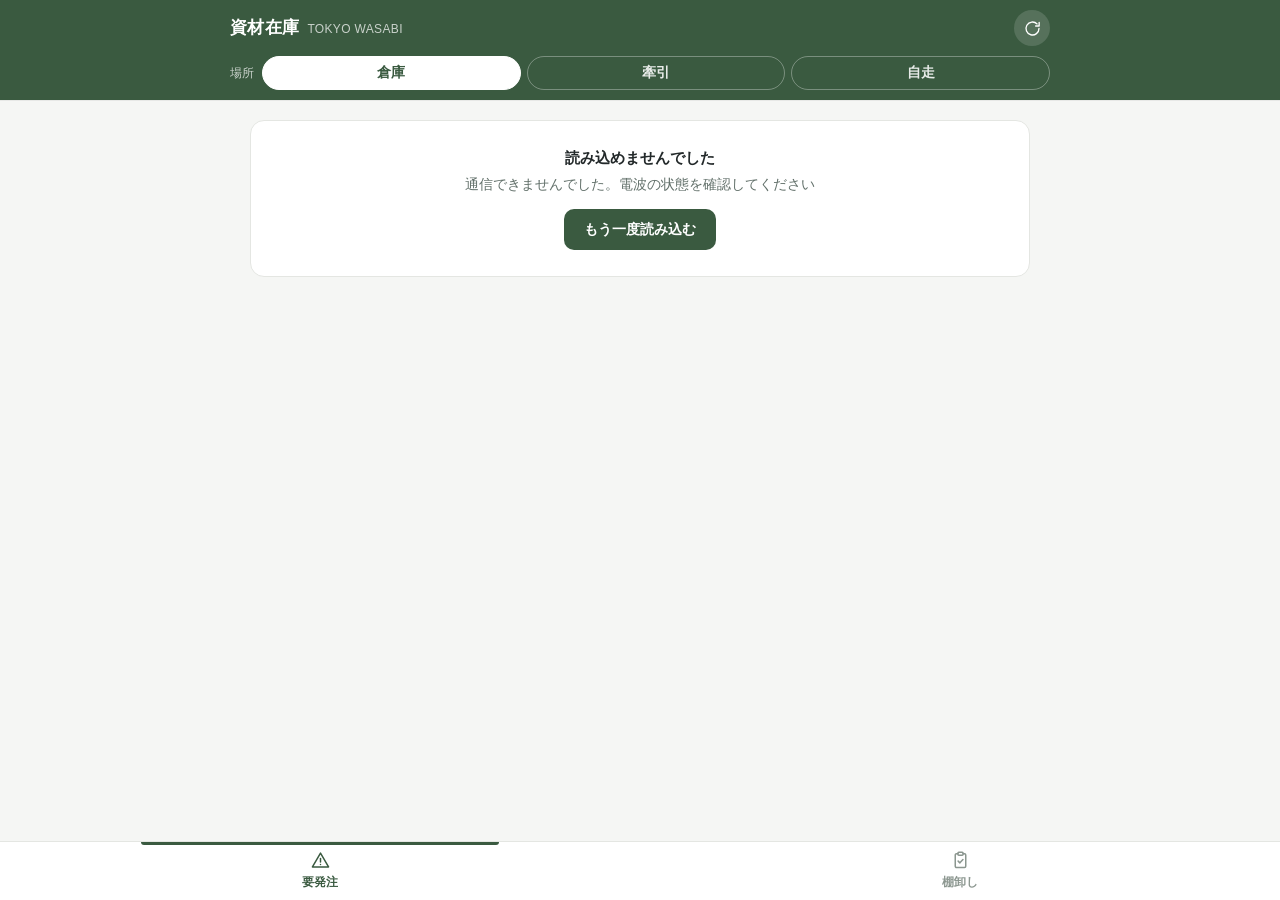
==== index.html @ 214dae70 "資材在庫アプリのフロントエンドを追加 GAS のウェブアプリとして動かしていた画面を GitHub Pages に移し、 GAS は JSON API として裏に回す構成にした。  - index.h" ====
<!DOCTYPE html>
<html lang="ja">
<head>
<meta charset="utf-8">
<meta name="viewport" content="width=device-width, initial-scale=1, viewport-fit=cover">
<title>資材在庫 | TOKYO WASABI</title>
<meta name="description" content="わさび食堂の資材在庫管理">
<meta name="theme-color" content="#3a5a40">
<meta name="format-detection" content="telephone=no">
<meta name="robots" content="noindex, nofollow">

<link rel="manifest" href="manifest.webmanifest">
<link rel="icon" href="icons/icon-192.png" sizes="192x192">
<link rel="apple-touch-icon" href="icons/icon-180.png">
<meta name="apple-mobile-web-app-capable" content="yes">
<meta name="apple-mobile-web-app-title" content="資材在庫">
<meta name="apple-mobile-web-app-status-bar-style" content="black-translucent">

<link rel="stylesheet" href="style.css">
</head>
<body>

<header class="app-head" id="head">
  <div class="head-top">
    <h1>資材在庫<span class="head-sub">TOKYO WASABI</span></h1>
    <button type="button" class="icon-btn" id="reload" aria-label="最新の状態に読み込み直す"></button>
  </div>
  <div class="loc-bar" id="locbar"></div>
</header>

<main id="list"></main>

<nav class="tabbar" id="tabbar" role="tablist" aria-label="表示の切り替え"></nav>

<script src="common.js"></script>
<script src="app.js"></script>
</body>
</html>
---- style.css ----
/* ===== TOKYO WASABI 資材在庫 ===== */

:root {
  --green: #3a5a40;
  --green-l: #e8efe9;
  --warn: #c47f16;
  --danger: #b23b34;
  --bg: #f5f6f4;
  --line: #e4e6e2;

  /* 上の変数から派生させた色 */
  --green-d: #2b4430;
  --warn-l: #fbf1de;
  --danger-l: #f8eae9;
  --sent: #4a6072;
  --sent-l: #e8eef2;

  --ink: #23292a;
  --ink-2: #62706a;
  --ink-3: #8b968f;
  --card: #ffffff;

  --r: 14px;
  --r-s: 10px;
  --shadow: 0 1px 2px rgba(35, 41, 42, .06), 0 1px 8px rgba(35, 41, 42, .04);
  --tabbar-h: 58px;
}

* { box-sizing: border-box; }

html { -webkit-text-size-adjust: 100%; }

body {
  margin: 0;
  background: var(--bg);
  color: var(--ink);
  font-family: -apple-system, BlinkMacSystemFont, "Hiragino Sans", "Hiragino Kaku Gothic ProN",
    "Noto Sans JP", "Yu Gothic UI", "Segoe UI", Meiryo, sans-serif;
  font-size: 16px;
  line-height: 1.5;
  -webkit-font-smoothing: antialiased;
}

button, input, select { font: inherit; color: inherit; }
button { cursor: pointer; }
button:disabled, input:disabled, select:disabled { cursor: default; }

h1, h2, h3, p { margin: 0; }

input[type="number"] { -moz-appearance: textfield; }
input[type="number"]::-webkit-outer-spin-button,
input[type="number"]::-webkit-inner-spin-button { -webkit-appearance: none; margin: 0; }

:focus-visible { outline: 2px solid var(--green); outline-offset: 2px; }

.svg { width: 1em; height: 1em; display: block; flex: none; }

/* ===== ヘッダー ===== */

.app-head {
  position: sticky;
  top: 0;
  z-index: 30;
  background: var(--green);
  color: #fff;
  padding: calc(10px + env(safe-area-inset-top)) 14px 0;
  box-shadow: 0 1px 0 rgba(0, 0, 0, .06);
}

.head-top {
  display: flex;
  align-items: center;
  gap: 10px;
  max-width: 820px;
  margin: 0 auto;
  padding-bottom: 10px;
}

.head-top h1 {
  font-size: 17px;
  font-weight: 700;
  letter-spacing: .02em;
  flex: 1;
  min-width: 0;
}

.head-sub {
  font-size: 12px;
  font-weight: 400;
  color: rgba(255, 255, 255, .72);
  margin-left: 8px;
}

.icon-btn {
  background: rgba(255, 255, 255, .14);
  border: 0;
  color: #fff;
  width: 36px;
  height: 36px;
  border-radius: 999px;
  display: grid;
  place-items: center;
  font-size: 19px;
  flex: none;
}
.icon-btn:active { background: rgba(255, 255, 255, .3); }
.icon-btn.spin .svg { animation: spin .8s linear infinite; }
@keyframes spin { to { transform: rotate(360deg); } }

/* 場所の切り替え */
.loc-bar {
  max-width: 820px;
  margin: 0 auto;
  display: flex;
  align-items: center;
  gap: 6px;
  padding-bottom: 10px;
}

.loc-bar .loc-label {
  font-size: 12px;
  color: rgba(255, 255, 255, .75);
  margin-right: 2px;
  flex: none;
}

.loc {
  flex: 1;
  border: 1px solid rgba(255, 255, 255, .32);
  background: transparent;
  color: rgba(255, 255, 255, .88);
  border-radius: 999px;
  padding: 6px 4px;
  font-size: 13.5px;
  font-weight: 600;
  min-height: 34px;
}
.loc[aria-pressed="true"] {
  background: #fff;
  color: var(--green);
  border-color: #fff;
}

/* ===== 本文 ===== */

main {
  max-width: 820px;
  margin: 0 auto;
  padding: 12px 12px calc(var(--tabbar-h) + 26px + env(safe-area-inset-bottom));
}

.section-head {
  display: flex;
  align-items: baseline;
  gap: 8px;
  margin: 18px 4px 8px;
  font-size: 13px;
  font-weight: 700;
  color: var(--ink-2);
  letter-spacing: .04em;
}
.section-head:first-child { margin-top: 4px; }
.section-head .count { font-weight: 500; color: var(--ink-3); }

.notice {
  background: var(--card);
  border: 1px solid var(--line);
  border-radius: var(--r);
  padding: 26px 18px;
  text-align: center;
  color: var(--ink-2);
  font-size: 14px;
  margin-top: 8px;
}
.notice .big { display: block; font-size: 15px; color: var(--ink); margin-bottom: 4px; font-weight: 600; }
.notice button {
  margin-top: 14px;
  background: var(--green);
  color: #fff;
  border: 0;
  border-radius: var(--r-s);
  padding: 10px 20px;
  font-weight: 600;
}

.loading {
  display: flex;
  align-items: center;
  justify-content: center;
  gap: 10px;
  padding: 48px 0;
  color: var(--ink-2);
  font-size: 14px;
}

.spinner {
  width: 18px;
  height: 18px;
  border-radius: 50%;
  border: 2px solid var(--line);
  border-top-color: var(--green);
  animation: spin .7s linear infinite;
  flex: none;
}

/* ===== カード ===== */

.card {
  position: relative;
  background: var(--card);
  border: 1px solid var(--line);
  border-radius: var(--r);
  padding: 12px 13px;
  margin-bottom: 9px;
  box-shadow: var(--shadow);
  transition: border-color .25s, box-shadow .25s;
}

.card.saved {
  border-color: var(--green);
  box-shadow: 0 0 0 3px var(--green-l);
}

.busy { pointer-events: none; }
.busy::after {
  content: "";
  position: absolute;
  inset: 0;
  border-radius: var(--r);
  background: rgba(255, 255, 255, .55);
}
.busy .card-spin { display: block; }

.card-spin {
  display: none;
  position: absolute;
  top: 12px;
  right: 12px;
  z-index: 2;
}

.card-head {
  display: flex;
  align-items: flex-start;
  gap: 10px;
}

.card-title { flex: 1; min-width: 0; }

.card-title h3 {
  font-size: 16px;
  font-weight: 700;
  line-height: 1.35;
  word-break: break-word;
}

.card-title h3 .spec {
  font-size: 12.5px;
  font-weight: 600;
  color: var(--ink-2);
  background: var(--bg);
  border-radius: 5px;
  padding: 1px 6px;
  margin-left: 6px;
  white-space: nowrap;
  vertical-align: 2px;
}

.group {
  font-size: 12.5px;
  color: var(--ink-2);
  margin-top: 3px;
  line-height: 1.45;
}
.group.over { color: var(--warn); font-weight: 600; }

.servings {
  font-size: 12.5px;
  color: var(--green);
  font-weight: 600;
  margin-top: 3px;
}

.meta {
  font-size: 12px;
  color: var(--ink-3);
  margin-top: 6px;
  display: flex;
  flex-wrap: wrap;
  gap: 4px 10px;
}
.meta b { font-weight: 600; color: var(--ink-2); }

/* ステータスチップ */
.chip {
  flex: none;
  font-size: 12px;
  font-weight: 700;
  border-radius: 999px;
  padding: 3px 10px;
  white-space: nowrap;
  border: 1px solid transparent;
}
.chip.ok { background: var(--green-l); color: var(--green); border-color: #d3e0d6; }
.chip.warn { background: var(--warn-l); color: var(--warn); border-color: #f0e0bd; }
.chip.sent { background: var(--sent-l); color: var(--sent); border-color: #d6e0e7; }

/* ===== 数量 ===== */

.qty {
  margin-top: 11px;
  border-top: 1px solid var(--line);
  padding-top: 10px;
}

.qty-row {
  display: flex;
  align-items: center;
  gap: 8px;
}

.qty-loc {
  font-size: 12px;
  font-weight: 700;
  color: var(--ink-2);
  background: var(--bg);
  border: 1px solid var(--line);
  border-radius: 6px;
  padding: 3px 7px;
  flex: none;
}

.step {
  flex: none;
  width: 54px;
  height: 46px;
  border-radius: var(--r-s);
  border: 1px solid var(--line);
  background: #fff;
  font-size: 15px;
  font-weight: 700;
  color: var(--green);
  font-variant-numeric: tabular-nums;
}
.step:active { background: var(--green-l); }
.step.dec { color: var(--danger); }
.step:disabled { opacity: .4; }

.qty-input {
  flex: 1;
  min-width: 0;
  height: 46px;
  border: 1px solid var(--line);
  border-radius: var(--r-s);
  background: var(--bg);
  text-align: center;
  font-size: 19px;
  font-weight: 700;
  font-variant-numeric: tabular-nums;
  padding: 0 4px;
}
.qty-input:focus { background: #fff; border-color: var(--green); }

.qty-unit {
  flex: none;
  font-size: 13px;
  color: var(--ink-2);
  min-width: 1.6em;
}

.breakdown {
  display: flex;
  flex-wrap: wrap;
  gap: 6px;
  margin-top: 9px;
}

.bd {
  font-size: 12px;
  color: var(--ink-2);
  background: var(--bg);
  border: 1px solid var(--line);
  border-radius: 7px;
  padding: 3px 8px;
  font-variant-numeric: tabular-nums;
}
.bd b { font-weight: 600; color: var(--ink-3); margin-right: 5px; }
.bd.on { background: var(--green-l); border-color: #cfdfd4; color: var(--green); }
.bd.on b { color: var(--green); }
.bd.total { margin-left: auto; font-weight: 700; color: var(--ink); background: #fff; }
.bd.total b { color: var(--ink-3); }
.bd.low { border-color: #ecd3a4; background: var(--warn-l); color: var(--warn); }
.bd.low b { color: var(--warn); }

/* ===== ボタン ===== */

.actions {
  margin-top: 11px;
  display: flex;
  gap: 8px;
}

.btn {
  flex: 1;
  min-height: 46px;
  border-radius: var(--r-s);
  border: 1px solid var(--line);
  background: #fff;
  font-size: 15px;
  font-weight: 700;
  color: var(--ink);
  padding: 0 14px;
}
.btn:active { transform: translateY(1px); }
.btn.out { border-color: #d9ddd7; color: var(--ink-2); }
.btn.out:active { background: var(--bg); }
.btn.warn { background: var(--warn); border-color: var(--warn); color: #fff; }
.btn.primary { background: var(--green); border-color: var(--green); color: #fff; }
.btn:disabled { opacity: .5; }

/* ===== 下部タブバー ===== */

.tabbar {
  position: fixed;
  left: 0;
  right: 0;
  bottom: 0;
  z-index: 40;
  display: flex;
  background: rgba(255, 255, 255, .96);
  backdrop-filter: saturate(150%) blur(8px);
  border-top: 1px solid var(--line);
  padding-bottom: env(safe-area-inset-bottom);
}

.tab {
  flex: 1;
  min-width: 0;
  border: 0;
  background: transparent;
  color: var(--ink-3);
  height: var(--tabbar-h);
  display: flex;
  flex-direction: column;
  align-items: center;
  justify-content: center;
  gap: 3px;
  font-size: 10.5px;
  font-weight: 600;
  position: relative;
  padding: 0 2px;
}

.tab .svg { font-size: 21px; }

.tab span {
  max-width: 100%;
  overflow: hidden;
  text-overflow: ellipsis;
  white-space: nowrap;
  letter-spacing: -.01em;
}

.tab[aria-selected="true"] { color: var(--green); }
.tab[aria-selected="true"]::before {
  content: "";
  position: absolute;
  top: 0;
  left: 22%;
  right: 22%;
  height: 2.5px;
  border-radius: 0 0 3px 3px;
  background: var(--green);
}

.badge {
  position: absolute;
  top: 6px;
  left: 50%;
  margin-left: 4px;
  min-width: 18px;
  height: 18px;
  padding: 0 5px;
  border-radius: 999px;
  background: var(--danger);
  color: #fff;
  font-size: 11px;
  font-weight: 700;
  line-height: 18px;
  text-align: center;
}
.badge[hidden] { display: none; }

/* ===== トースト ===== */

.toasts {
  position: fixed;
  left: 10px;
  right: 10px;
  bottom: calc(var(--tabbar-h) + 12px + env(safe-area-inset-bottom));
  z-index: 60;
  display: flex;
  flex-direction: column;
  gap: 8px;
  pointer-events: none;
}

body.no-tabbar .toasts { bottom: calc(12px + env(safe-area-inset-bottom)); }

.toast {
  pointer-events: auto;
  display: flex;
  align-items: center;
  gap: 10px;
  max-width: 560px;
  width: 100%;
  margin: 0 auto;
  background: #2b322f;
  color: #fff;
  border-radius: 12px;
  padding: 11px 10px 11px 14px;
  font-size: 14px;
  line-height: 1.4;
  box-shadow: 0 6px 22px rgba(0, 0, 0, .22);
  animation: toast-in .18s ease-out;
}
.toast.out { opacity: 0; transform: translateY(6px); transition: .2s; }
.toast-error { background: var(--danger); }
.toast-text { flex: 1; min-width: 0; }

@keyframes toast-in {
  from { opacity: 0; transform: translateY(10px); }
}

.toast-action {
  flex: none;
  background: rgba(255, 255, 255, .16);
  border: 0;
  color: #fff;
  font-size: 13.5px;
  font-weight: 700;
  border-radius: 8px;
  padding: 7px 12px;
}
.toast-action:active { background: rgba(255, 255, 255, .3); }

.toast-close {
  flex: none;
  background: transparent;
  border: 0;
  color: rgba(255, 255, 255, .7);
  width: 30px;
  height: 30px;
  display: grid;
  place-items: center;
  font-size: 17px;
  border-radius: 8px;
}

/* ===== 管理画面 ===== */

body.admin { background: var(--bg); }
body.admin .app-head { background: var(--green-d); }
body.admin main { padding-bottom: calc(24px + env(safe-area-inset-bottom)); }

.admin-note {
  background: var(--warn-l);
  border: 1px solid #f0e0bd;
  color: #7a5310;
  border-radius: var(--r);
  padding: 11px 13px;
  font-size: 12.5px;
  line-height: 1.6;
  margin-bottom: 14px;
}

.panel {
  position: relative;
  background: var(--card);
  border: 1px solid var(--line);
  border-radius: var(--r);
  box-shadow: var(--shadow);
  padding: 13px;
  margin-bottom: 14px;
}

.panel > h2 {
  font-size: 14px;
  font-weight: 700;
  margin-bottom: 10px;
  display: flex;
  align-items: center;
  gap: 7px;
}

.fields {
  display: grid;
  grid-template-columns: repeat(2, minmax(0, 1fr));
  gap: 9px;
}
.fields .wide { grid-column: 1 / -1; }

.field { display: flex; flex-direction: column; gap: 4px; min-width: 0; }

.field > span {
  font-size: 11.5px;
  font-weight: 600;
  color: var(--ink-3);
  letter-spacing: .03em;
}

.field input, .field select {
  width: 100%;
  min-height: 42px;
  border: 1px solid var(--line);
  border-radius: var(--r-s);
  background: var(--bg);
  padding: 0 10px;
  font-size: 15px;
}
.field select {
  appearance: none;
  background-image: linear-gradient(45deg, transparent 50%, var(--ink-2) 50%),
    linear-gradient(135deg, var(--ink-2) 50%, transparent 50%);
  background-position: calc(100% - 16px) 50%, calc(100% - 11px) 50%;
  background-size: 5px 5px, 5px 5px;
  background-repeat: no-repeat;
  padding-right: 30px;
}
.field input:focus, .field select:focus { background: #fff; border-color: var(--green); }
.field input.dirty, .field select.dirty { border-color: var(--warn); background: #fff; }
.field input.done, .field select.done { border-color: var(--green); background: var(--green-l); }

.admin-card { position: relative; }
.admin-card .card-head { margin-bottom: 11px; }
.admin-card .card-title h3 { font-size: 15.5px; }

.row-tag {
  font-size: 11px;
  color: var(--ink-3);
  font-variant-numeric: tabular-nums;
  flex: none;
  background: var(--bg);
  border-radius: 6px;
  padding: 2px 7px;
}

.add-btn {
  width: 100%;
  min-height: 48px;
  margin-top: 12px;
  border: 0;
  border-radius: var(--r-s);
  background: var(--green);
  color: #fff;
  font-size: 15px;
  font-weight: 700;
}
.add-btn:disabled { opacity: .5; }

.admin-search {
  width: 100%;
  min-height: 44px;
  border: 1px solid var(--line);
  border-radius: var(--r-s);
  background: #fff;
  padding: 0 12px;
  font-size: 15px;
  margin-bottom: 12px;
}

.back-link {
  display: inline-flex;
  align-items: center;
  gap: 6px;
  color: rgba(255, 255, 255, .85);
  font-size: 12.5px;
  text-decoration: none;
  flex: none;
}

/* ===== PC ===== */

@media (min-width: 720px) {
  main { padding-left: 20px; padding-right: 20px; }
  .card { padding: 14px 16px; }
  .fields { grid-template-columns: repeat(3, minmax(0, 1fr)); }
  .tab { font-size: 11.5px; }
}

@media (prefers-reduced-motion: reduce) {
  *, *::before, *::after { animation-duration: .001ms !important; transition-duration: .001ms !important; }
}
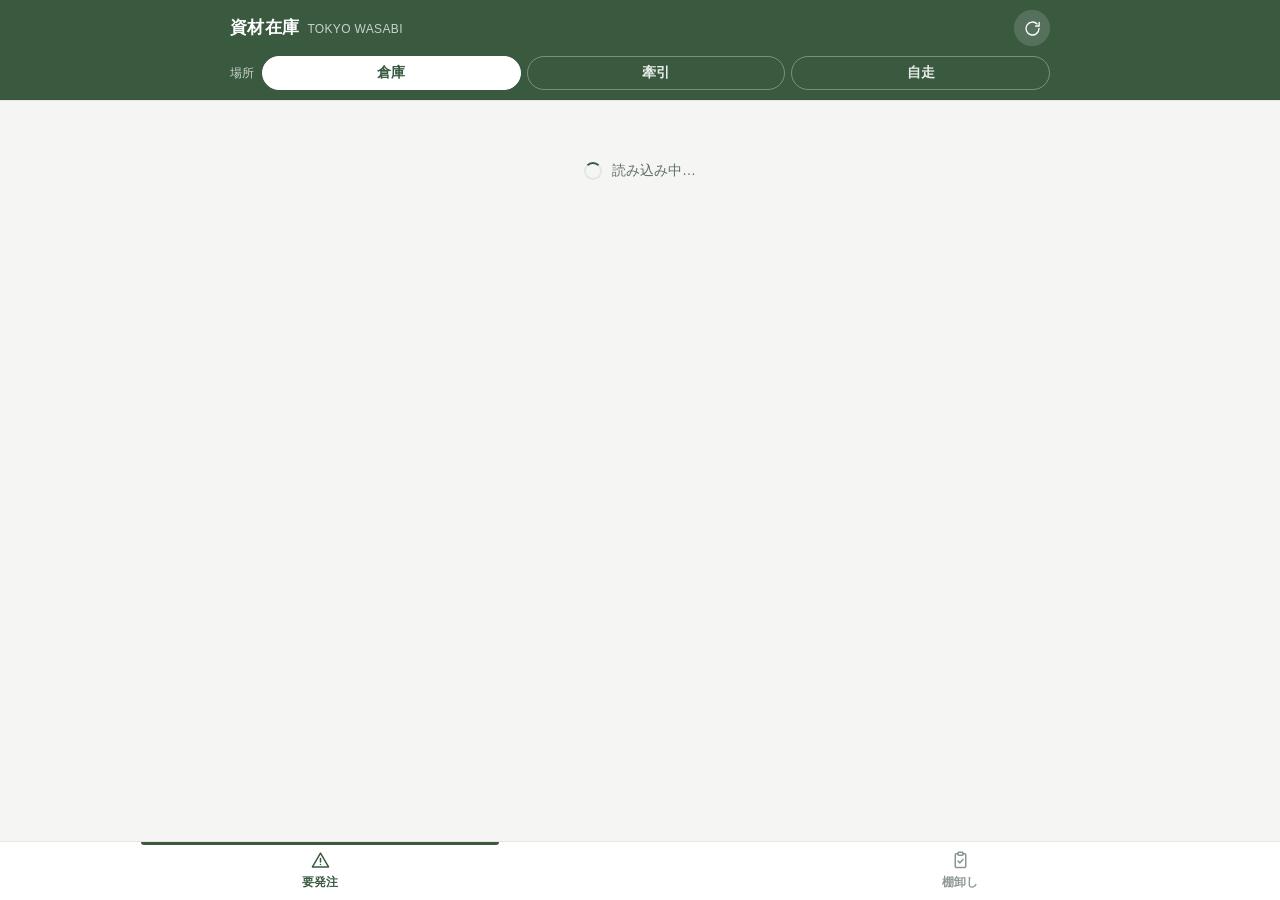
==== commit 7fec2fe2: "起動の待ち時間を減らす 内訳を測ったところ、起動 3.1 秒のうち 2.8 秒が GAS の応答待ちだった。 GAS 自体は速くできないので、待ち始めるタイミングを早める。  - common.js " ====
--- a/index.html
+++ b/index.html
@@ -16,7 +16,14 @@
 <meta name="apple-mobile-web-app-title" content="資材在庫">
 <meta name="apple-mobile-web-app-status-bar-style" content="black-translucent">
 
+<!-- Google のサーバーへの接続を先に用意しておく（初回の待ち時間が減る） -->
+<link rel="preconnect" href="https://script.google.com" crossorigin>
+<link rel="preconnect" href="https://script.googleusercontent.com" crossorigin>
+
 <link rel="stylesheet" href="style.css">
+
+<!-- 画面を組み立てるより先に読み込みを始めたいので、common.js だけは <head> に置く -->
+<script src="common.js"></script>
 </head>
 <body>
 
@@ -32,7 +39,6 @@
 
 <nav class="tabbar" id="tabbar" role="tablist" aria-label="表示の切り替え"></nav>
 
-<script src="common.js"></script>
 <script src="app.js"></script>
 </body>
 </html>
--- a/style.css
+++ b/style.css
@@ -631,6 +631,16 @@
 .field input.dirty, .field select.dirty { border-color: var(--warn); background: #fff; }
 .field input.done, .field select.done { border-color: var(--green); background: var(--green-l); }
 
+/* 保存の順番待ち・保存中。その欄だけ止まり、他の欄は使える */
+.field input.saving, .field select.saving {
+  border-color: var(--warn);
+  background: var(--warn-l);
+  color: var(--ink-2);
+  opacity: 1;
+  animation: saving-pulse 1.1s ease-in-out infinite;
+}
+@keyframes saving-pulse { 50% { border-color: #eddcb6; } }
+
 .admin-card { position: relative; }
 .admin-card .card-head { margin-bottom: 11px; }
 .admin-card .card-title h3 { font-size: 15.5px; }
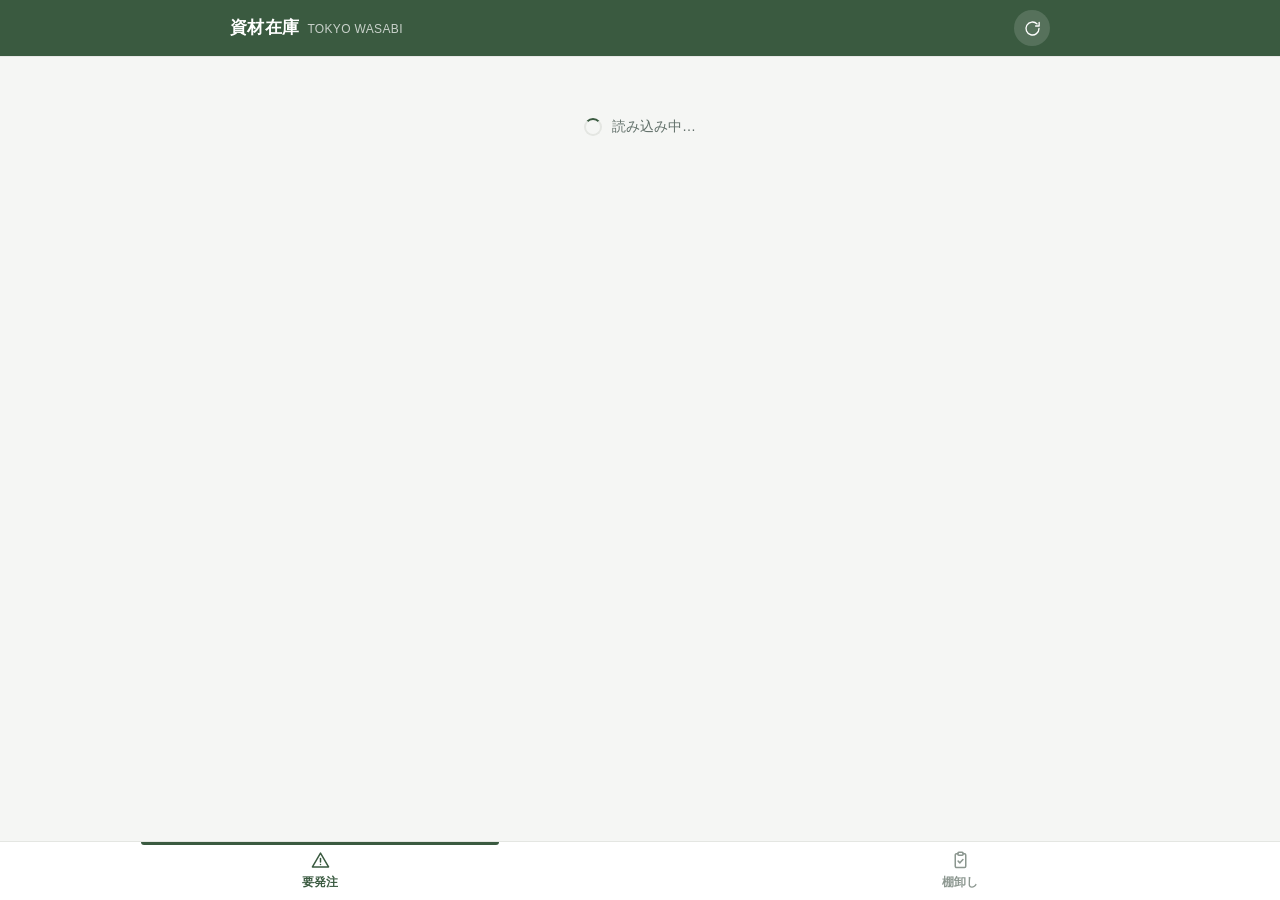
==== commit 82b8a244: "棚卸しタブに「移す」モードを足す 倉庫から食トラに積んだとき、これまでは「倉庫を25減らす」「牽引を25増やす」と 2回入力する必要があった。棚卸しタブに「数える / 移す」の切り替えを足し、 移す側" ====
--- a/index.html
+++ b/index.html
@@ -32,7 +32,17 @@
     <h1>資材在庫<span class="head-sub">TOKYO WASABI</span></h1>
     <button type="button" class="icon-btn" id="reload" aria-label="最新の状態に読み込み直す"></button>
   </div>
+  <div class="mode-bar" id="modebar" hidden></div>
   <div class="loc-bar" id="locbar"></div>
+  <div class="move-bar" id="movebar" hidden></div>
+
+  <div class="stale-bar" id="stalebar" hidden>
+    <div class="stale-inner">
+      <span class="spinner" id="stalespin"></span>
+      <span id="stalemsg"></span>
+      <button type="button" id="staleretry" hidden>再読み込み</button>
+    </div>
+  </div>
 </header>
 
 <main id="list"></main>
--- a/style.css
+++ b/style.css
@@ -117,6 +117,48 @@
   padding-bottom: 10px;
 }
 
+.loc-bar[hidden] { display: none; }
+
+/* 棚卸しタブの「数える / 移す」 */
+.mode-bar {
+  max-width: 820px;
+  margin: 0 auto;
+  display: flex;
+  gap: 4px;
+  padding-bottom: 10px;
+}
+.mode-bar[hidden] { display: none; }
+
+.mode {
+  border: 1px solid rgba(255, 255, 255, .32);
+  background: transparent;
+  color: rgba(255, 255, 255, .88);
+  border-radius: 999px;
+  padding: 5px 16px;
+  font-size: 13px;
+  font-weight: 700;
+  min-height: 32px;
+}
+.mode[aria-pressed="true"] {
+  background: #fff;
+  color: var(--green);
+  border-color: #fff;
+}
+
+/* 移動元 → 移動先 */
+.move-bar { padding-bottom: 4px; }
+.move-bar[hidden] { display: none; }
+
+.mv-row {
+  max-width: 820px;
+  margin: 0 auto;
+  display: flex;
+  align-items: center;
+  gap: 6px;
+  padding-bottom: 6px;
+}
+.mv-row .loc-label { min-width: 1.6em; }
+
 .loc-bar .loc-label {
   font-size: 12px;
   color: rgba(255, 255, 255, .75);
@@ -141,6 +183,58 @@
   border-color: #fff;
 }
 
+/* 前回の数字を出しているあいだの断り書き */
+.stale-bar {
+  margin: 0 -14px;
+  padding: 8px 14px;
+  background: var(--warn-l);
+  border-top: 1px solid #f0e0bd;
+  color: #7a5310;
+}
+.stale-bar[hidden] { display: none; }
+
+.stale-inner {
+  max-width: 820px;
+  margin: 0 auto;
+  display: flex;
+  align-items: center;
+  gap: 8px;
+  font-size: 12.5px;
+  line-height: 1.45;
+}
+
+.stale-bar .spinner {
+  width: 14px;
+  height: 14px;
+  border-width: 2px;
+  border-color: #ecd9b2;
+  border-top-color: var(--warn);
+}
+.stale-bar .spinner[hidden] { display: none; }
+
+.stale-bar button {
+  flex: none;
+  margin-left: auto;
+  border: 1px solid #e0c894;
+  background: #fff;
+  color: #7a5310;
+  font-size: 12.5px;
+  font-weight: 700;
+  border-radius: 8px;
+  padding: 6px 12px;
+}
+.stale-bar button[hidden] { display: none; }
+
+/* 前回の数字が出ているあいだは、数を触れないようにする */
+body.stale .card .step,
+body.stale .card .qty-input,
+body.stale .card .btn,
+body.stale .admin-card [data-field],
+body.stale #add {
+  opacity: .5;
+  pointer-events: none;
+}
+
 /* ===== 本文 ===== */
 
 main {
@@ -225,6 +319,7 @@
 .busy::after {
   content: "";
   position: absolute;
+  top: 0; right: 0; bottom: 0; left: 0; /* inset は Safari 14.1 より前にない */
   inset: 0;
   border-radius: var(--r);
   background: rgba(255, 255, 255, .55);
@@ -290,6 +385,27 @@
   gap: 4px 10px;
 }
 .meta b { font-weight: 600; color: var(--ink-2); }
+
+/* 要発注タブの「残」は判断の軸になるので目立たせる */
+.m-total { color: var(--ink); font-weight: 700; font-size: 13px; }
+.m-total b { color: var(--ink-3); font-weight: 600; }
+
+/* ---- タブごとの詰め方 ---- */
+
+/* 要発注タブ: 1画面に3〜4件が見えるように詰める */
+.card.mode-reorder {
+  padding: 11px 13px;
+  margin-bottom: 8px;
+}
+.card.mode-reorder .meta { margin-top: 5px; row-gap: 2px; }
+.card.mode-reorder .actions { margin-top: 9px; }
+.card.mode-reorder .btn { min-height: 42px; font-size: 14.5px; }
+
+/* 分類タブ: 内訳を出さないぶん、数量欄まわりを詰める */
+.card.mode-line { margin-bottom: 8px; }
+.card.mode-line .qty { margin-top: 9px; padding-top: 9px; }
+.card.mode-line .breakdown { margin-top: 7px; }
+.card.mode-line .actions { margin-top: 9px; }
 
 /* ステータスチップ */
 .chip {
@@ -418,6 +534,100 @@
 .btn.primary { background: var(--green); border-color: var(--green); color: #fff; }
 .btn:disabled { opacity: .5; }
 
+/* 「移す」モードのカード下部。プレビューと移すボタンを同じ行に置く */
+.mv-foot {
+  display: flex;
+  align-items: center;
+  gap: 8px;
+  margin-top: 9px;
+}
+
+.mv-preview {
+  flex: 1;
+  min-width: 0;
+  font-size: 12.5px;
+  line-height: 1.4;
+  color: var(--ink-2);
+  font-variant-numeric: tabular-nums;
+}
+
+.mv-go {
+  flex: none;
+  min-width: 76px;
+  min-height: 42px;
+  font-size: 14.5px;
+}
+
+/* 主ボタンの横に添える小さいほう（「在庫あり」に戻す）。
+   同じ行に置くのでカードの高さは変わらない */
+.btn-narrow {
+  flex: none;
+  min-width: 88px;
+  padding: 0 10px;
+  font-size: 13.5px;
+  font-weight: 600;
+}
+
+/* ===== 入荷（「届いた」を押したあとに開く欄） ===== */
+
+.recv {
+  margin-top: 11px;
+  border-top: 1px solid var(--line);
+  padding-top: 10px;
+}
+
+.recv-q {
+  font-size: 13.5px;
+  font-weight: 700;
+  color: var(--ink-2);
+  margin-bottom: 8px;
+}
+
+.recv-locs {
+  display: flex;
+  gap: 6px;
+  margin-bottom: 8px;
+}
+
+.recv-loc {
+  flex: 1;
+  border: 1px solid var(--line);
+  background: var(--bg);
+  color: var(--ink-2);
+  border-radius: 999px;
+  padding: 6px 4px;
+  font-size: 13.5px;
+  font-weight: 600;
+  min-height: 36px;
+}
+.recv-loc[aria-pressed="true"] {
+  background: var(--green-l);
+  border-color: #cfdfd4;
+  color: var(--green);
+}
+
+.recv-preview {
+  min-height: 18px;
+  margin-top: 7px;
+  font-size: 12.5px;
+  color: var(--ink-2);
+  font-variant-numeric: tabular-nums;
+}
+
+.recv .actions { margin-top: 9px; }
+
+.recv-skip {
+  display: block;
+  width: 100%;
+  margin-top: 8px;
+  padding: 6px 0;
+  border: 0;
+  background: none;
+  font-size: 12.5px;
+  color: var(--ink-3);
+  text-decoration: underline;
+}
+
 /* ===== 下部タブバー ===== */
 
 .tabbar {
@@ -428,6 +638,7 @@
   z-index: 40;
   display: flex;
   background: rgba(255, 255, 255, .96);
+  -webkit-backdrop-filter: saturate(150%) blur(8px); /* Safari は接頭辞が要る */
   backdrop-filter: saturate(150%) blur(8px);
   border-top: 1px solid var(--line);
   padding-bottom: env(safe-area-inset-bottom);
@@ -557,6 +768,33 @@
   border-radius: 8px;
 }
 
+/* 落ちたときに原因を出す帯（普段は出ない） */
+.fatal {
+  position: fixed;
+  top: 0;
+  left: 0;
+  right: 0;
+  z-index: 100;
+  background: var(--danger);
+  color: #fff;
+  padding: 12px 14px calc(12px + env(safe-area-inset-top));
+  padding-top: calc(12px + env(safe-area-inset-top));
+  font-size: 13px;
+  line-height: 1.5;
+  box-shadow: 0 4px 18px rgba(0, 0, 0, .25);
+}
+.fatal b { display: block; font-size: 14.5px; margin-bottom: 3px; }
+.fatal p { margin: 0 0 7px; color: rgba(255, 255, 255, .85); }
+.fatal code {
+  display: block;
+  background: rgba(0, 0, 0, .22);
+  border-radius: 7px;
+  padding: 7px 9px;
+  font-size: 12px;
+  white-space: pre-wrap;
+  word-break: break-word;
+}
+
 /* ===== 管理画面 ===== */
 
 body.admin { background: var(--bg); }
